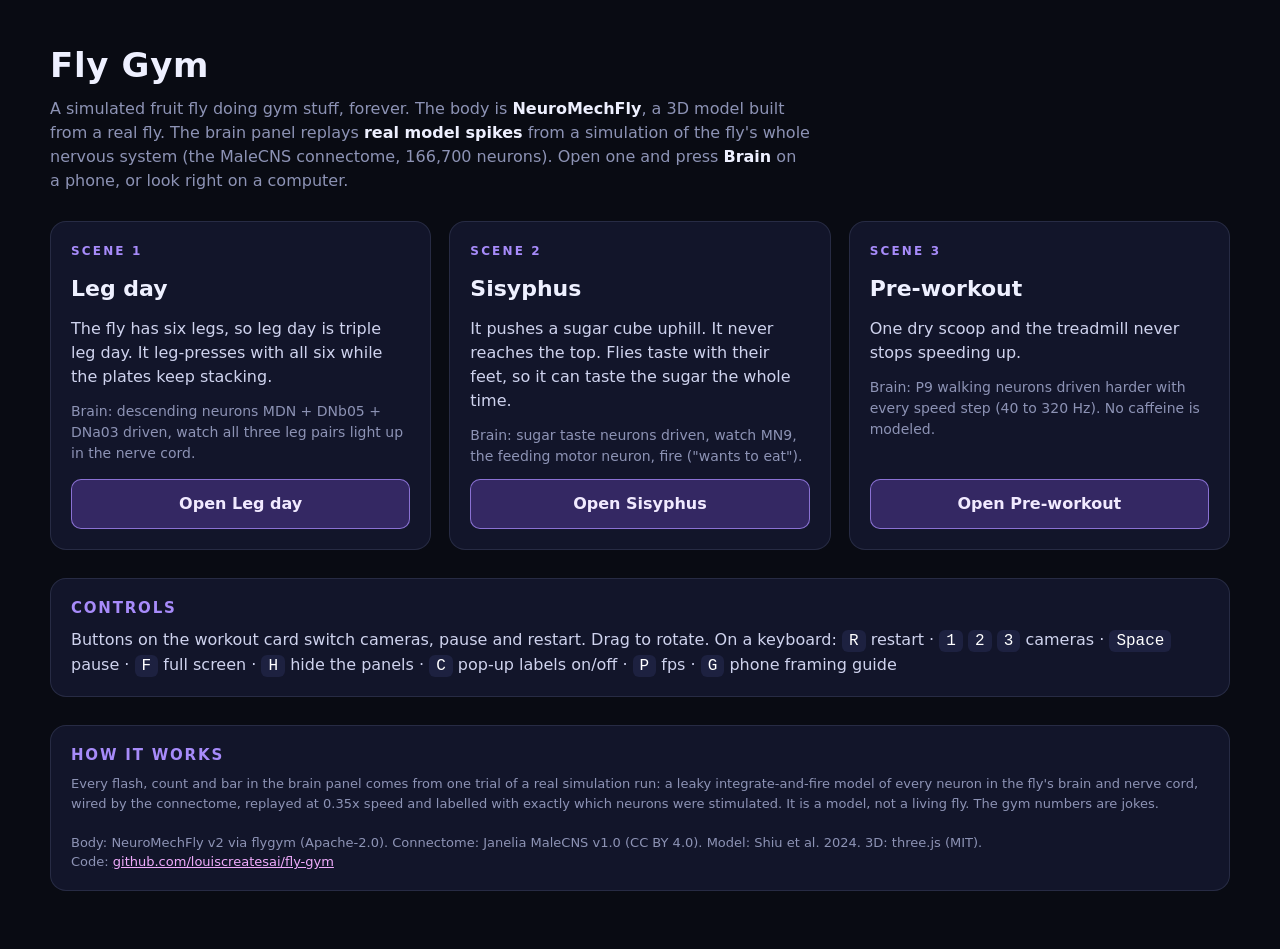
==== index.html @ 438731fa "Fly Gym: a simulated fruit fly doing gym stuff forever Three scenes (leg day, Sisyphus, pre-workout)" ====
<!doctype html>
<html lang="en">
<head>
<meta charset="utf-8">
<meta name="viewport" content="width=device-width, initial-scale=1">
<title>Fly Gym</title>
<script>if (!new URLSearchParams(location.search).get('scene')) location.replace('menu.html');</script>
<link rel="stylesheet" href="./style.css">
<script type="importmap">
{ "imports": { "three": "./vendor/three/three.module.js", "three/addons/": "./vendor/three/addons/" } }
</script>
</head>
<body>
<canvas id="stage"></canvas>
<div id="hud"></div>
<aside id="brain"></aside>
<div class="guide" id="guideA"><span>phone frame 1 · fly</span></div>
<div class="guide" id="guideB"><span>phone frame 2 · brain</span></div>
<div id="loading">LOADING FLY…</div>
<div id="fps"></div>
<script type="module" src="./js/main.js"></script>
</body>
</html>
---- style.css ----
:root {
  --u: calc(100vh / 1080);                         /* 1 px at 1080p */
  --strip-w: calc(100vh * 9 / 16);                 /* one phone frame, portrait */
  --strip-cx: 36vw;                                /* centre of the fly strip */
  --strip-x: calc(var(--strip-cx) - var(--strip-w) / 2);
  --ink: #eef0ff;
  --dim: #8d93b5;
  --line: rgba(190, 200, 255, 0.12);
  --card: rgba(15, 17, 30, 0.74);
  --purple: #a78bfa;
  --purple-bg: rgba(139, 92, 246, 0.28);
  --pink: #f0abfc;
  --teal: #2dd4bf;
  --font: 'Inter', 'Segoe UI Variable Text', 'Segoe UI', system-ui, -apple-system, sans-serif;
}
* { box-sizing: border-box; }
html, body { margin: 0; height: 100%; overflow: hidden; background: #090b13; color: var(--ink); font-family: var(--font); }
#stage { position: fixed; inset: 0; display: block; }
#hud { position: fixed; inset: 0; pointer-events: none; }
#hud button { pointer-events: auto; }

.hud-header {
  position: absolute; left: calc(var(--strip-x) + 22 * var(--u)); top: calc(26 * var(--u));
  letter-spacing: 0.16em; text-transform: uppercase; font-weight: 700;
}
.hh-title { font-size: calc(17 * var(--u)); color: #d9ccff; }
.hh-sub { margin-top: calc(6 * var(--u)); font-size: calc(12.5 * var(--u)); color: var(--dim); font-weight: 600; }

.hud-card {
  position: absolute; left: calc(var(--strip-x) + 18 * var(--u)); bottom: calc(22 * var(--u));
  width: calc(var(--strip-w) * 0.7);
  padding: calc(16 * var(--u)) calc(18 * var(--u)) calc(12 * var(--u));
  background: var(--card); border: 1px solid var(--line); border-radius: calc(16 * var(--u));
  backdrop-filter: blur(10px) saturate(1.2); -webkit-backdrop-filter: blur(10px) saturate(1.2);
  box-shadow: 0 calc(18 * var(--u)) calc(50 * var(--u)) rgba(0,0,0,0.45), inset 0 1px 0 rgba(255,255,255,0.05);
  transition: box-shadow .3s, border-color .3s;
}
.hud-card.danger { border-color: rgba(255, 90, 90, 0.55); box-shadow: 0 0 calc(40 * var(--u)) rgba(255, 60, 60, 0.35); }
.cams { display: flex; gap: calc(8 * var(--u)); margin-bottom: calc(14 * var(--u)); }
.cams button, .btns button {
  font: 600 calc(13 * var(--u)) var(--font); color: #c9cde6; cursor: pointer;
  background: rgba(255,255,255,0.05); border: 1px solid var(--line);
  border-radius: calc(8 * var(--u)); padding: calc(7 * var(--u)) calc(12 * var(--u));
}
.cams button.on { background: var(--purple-bg); border-color: rgba(167,139,250,0.75); color: #f1eaff; }
.stats { display: flex; gap: calc(28 * var(--u)); align-items: flex-end; }
.stat .lab { font-size: calc(11 * var(--u)); letter-spacing: 0.16em; color: var(--dim); font-weight: 700; }
.stat .val { margin-top: calc(2 * var(--u)); font-variant-numeric: tabular-nums; white-space: nowrap; }
.stat .v { font-size: calc(38 * var(--u)); font-weight: 700; color: #fff; line-height: 1.05; }
.stat.small .v { font-size: calc(24 * var(--u)); font-weight: 650; }
.stat .of { font-size: calc(16 * var(--u)); color: var(--dim); margin-left: calc(4 * var(--u)); }
.stat.bump .v { animation: bump .35s ease-out; }
@keyframes bump { 0% { color: var(--pink); text-shadow: 0 0 calc(14 * var(--u)) rgba(240,171,252,.8); } 100% { color: #fff; text-shadow: none; } }
.bar { height: calc(4 * var(--u)); background: rgba(255,255,255,0.08); border-radius: 99px; overflow: hidden; margin: calc(12 * var(--u)) 0 calc(10 * var(--u)); }
.bar i { display: block; height: 100%; background: linear-gradient(90deg, #7c5cff, #f0abfc); transform-origin: left; transform: scaleX(0); }
.phases { display: flex; gap: calc(22 * var(--u)); font-size: calc(11.5 * var(--u)); letter-spacing: 0.15em; font-weight: 700; color: #5c6283; }
.phases .ph.on { color: #fff; }
.desc { margin-top: calc(9 * var(--u)); font-size: calc(19 * var(--u)); font-weight: 650; color: #fff; }
.note { margin-top: calc(3 * var(--u)); font-size: calc(12.5 * var(--u)); color: var(--dim); min-height: 1em; }
.btns { display: flex; gap: calc(8 * var(--u)); margin-top: calc(12 * var(--u)); }
.btns button { font-size: calc(12 * var(--u)); padding: calc(5 * var(--u)) calc(10 * var(--u)); }
.foot { margin-top: calc(10 * var(--u)); font-size: calc(10.5 * var(--u)); color: #5f6588; }

.hud-flash {
  position: absolute; left: var(--strip-cx); top: 20vh; transform: translate(-50%, 0) scale(.6);
  font: 900 calc(64 * var(--u) * var(--fs, 1)) var(--font); letter-spacing: 0.02em; color: var(--fc, #fff);
  text-shadow: 0 0 calc(24 * var(--u)) currentColor, 0 calc(4 * var(--u)) 0 rgba(0,0,0,.6);
  opacity: 0; white-space: nowrap; pointer-events: none; text-transform: uppercase;
}
.hud-flash.go { animation: flashpop 1.1s cubic-bezier(.2,1.6,.4,1) forwards; }
@keyframes flashpop {
  0% { opacity: 0; transform: translate(-50%, 0) scale(.4) rotate(-4deg); }
  18% { opacity: 1; transform: translate(-50%, 0) scale(1.08) rotate(1deg); }
  30% { transform: translate(-50%, 0) scale(1) rotate(0); }
  80% { opacity: 1; }
  100% { opacity: 0; transform: translate(-50%, -20%) scale(1); }
}

#brain {
  position: fixed; right: 1.6vw; top: 2.4vh; bottom: 2.4vh; width: calc(var(--strip-w) * 0.8);
}
#brain.placeholder {
  border: 1px dashed var(--line); border-radius: calc(16 * var(--u)); display: grid; place-items: center;
  color: var(--dim); font-size: calc(14 * var(--u)); background: rgba(15,17,30,.5);
}

/* phone framing guide (key G) */
.guide { position: fixed; top: 0; bottom: 0; width: var(--strip-w); border: 2px dashed rgba(255,255,255,.35); pointer-events: none; display: none; }
.guide span { position: absolute; top: 8px; left: 8px; font-size: 12px; color: rgba(255,255,255,.6); }
body.show-guide .guide { display: block; }
#guideA { left: var(--strip-x); }
#guideB { right: calc(1.6vw - (var(--strip-w) * 0.1)); }

#loading { position: fixed; inset: 0; display: grid; place-items: center; color: var(--dim); font-size: 15px; letter-spacing: .1em; }
#fps { position: fixed; left: 8px; top: 8px; font: 12px ui-monospace, monospace; color: #7f8; display: none; }
body.show-fps #fps { display: block; }
body.clean #hud, body.clean #brain { display: none; }

/* calm mode (default): no pop-up labels. Key C toggles. */
body.calm .hud-flash, body.calm .legday-labels { display: none !important; }

/* portrait screens (phones): the fly strip is the whole width, the brain panel slides in from a button */
#brainBtn { display: none; }
@media (max-aspect-ratio: 1/1) {
  :root { --u: calc(min(100vh / 1080, 100vw / 608)); --strip-w: 100vw; --strip-cx: 50vw; }
  .hud-card { width: calc(100vw - 24px); left: 12px; bottom: 12px; }
  .hud-header { left: 16px; top: 16px; }
  #brain { display: none; left: 3vw; right: 3vw; width: auto; top: 3vh; bottom: 3vh; z-index: 5; }
  body.show-brain #brain { display: block; }
  #brainBtn { display: block; position: fixed; right: 12px; top: 12px; z-index: 6; font: 700 14px var(--font);
    color: #f1eaff; background: rgba(139,92,246,.35); border: 1px solid rgba(167,139,250,.8); border-radius: 10px; padding: 9px 14px; }
  .guide { display: none !important; }
}
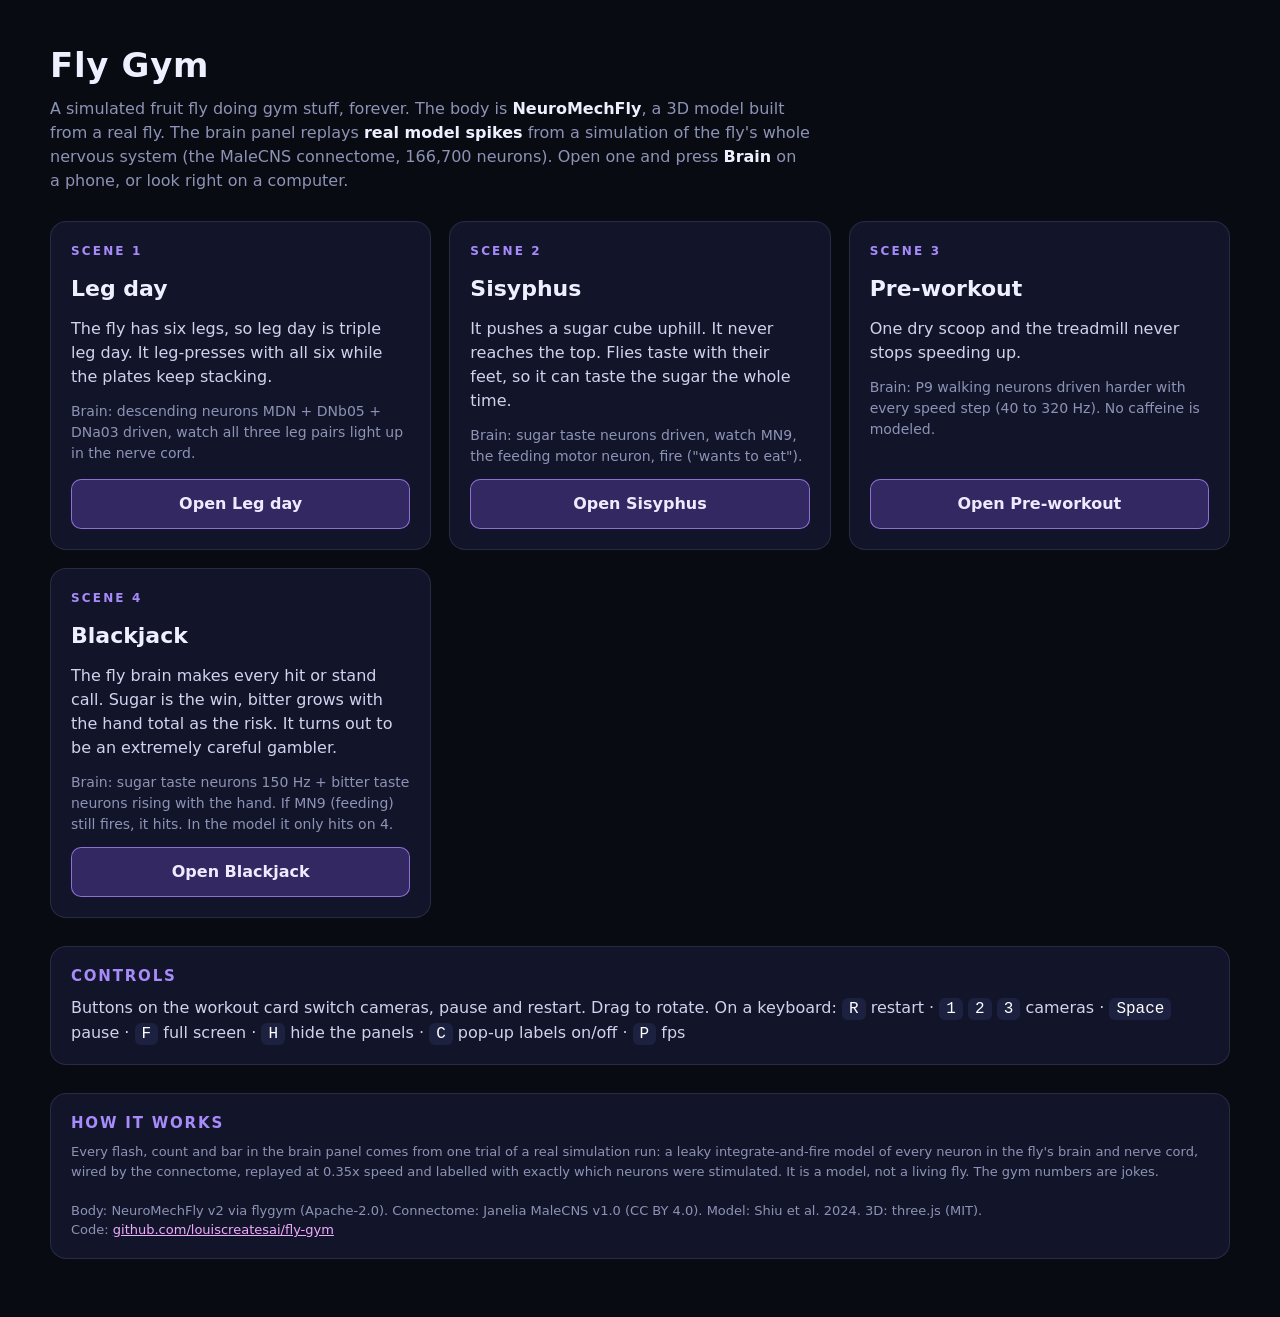
==== commit 4d273053: "Add one-click launchers and a helpful page when opened from a folder Browsers block module pages on " ====
--- a/index.html
+++ b/index.html
@@ -4,7 +4,8 @@
 <meta charset="utf-8">
 <meta name="viewport" content="width=device-width, initial-scale=1">
 <title>Fly Gym</title>
-<script>if (!new URLSearchParams(location.search).get('scene')) location.replace('menu.html');</script>
+<script src="./js/filecheck.js"></script>
+<script>if (location.protocol !== 'file:' && !new URLSearchParams(location.search).get('scene')) location.replace('menu.html');</script>
 <link rel="stylesheet" href="./style.css">
 <script type="importmap">
 { "imports": { "three": "./vendor/three/three.module.js", "three/addons/": "./vendor/three/addons/" } }
